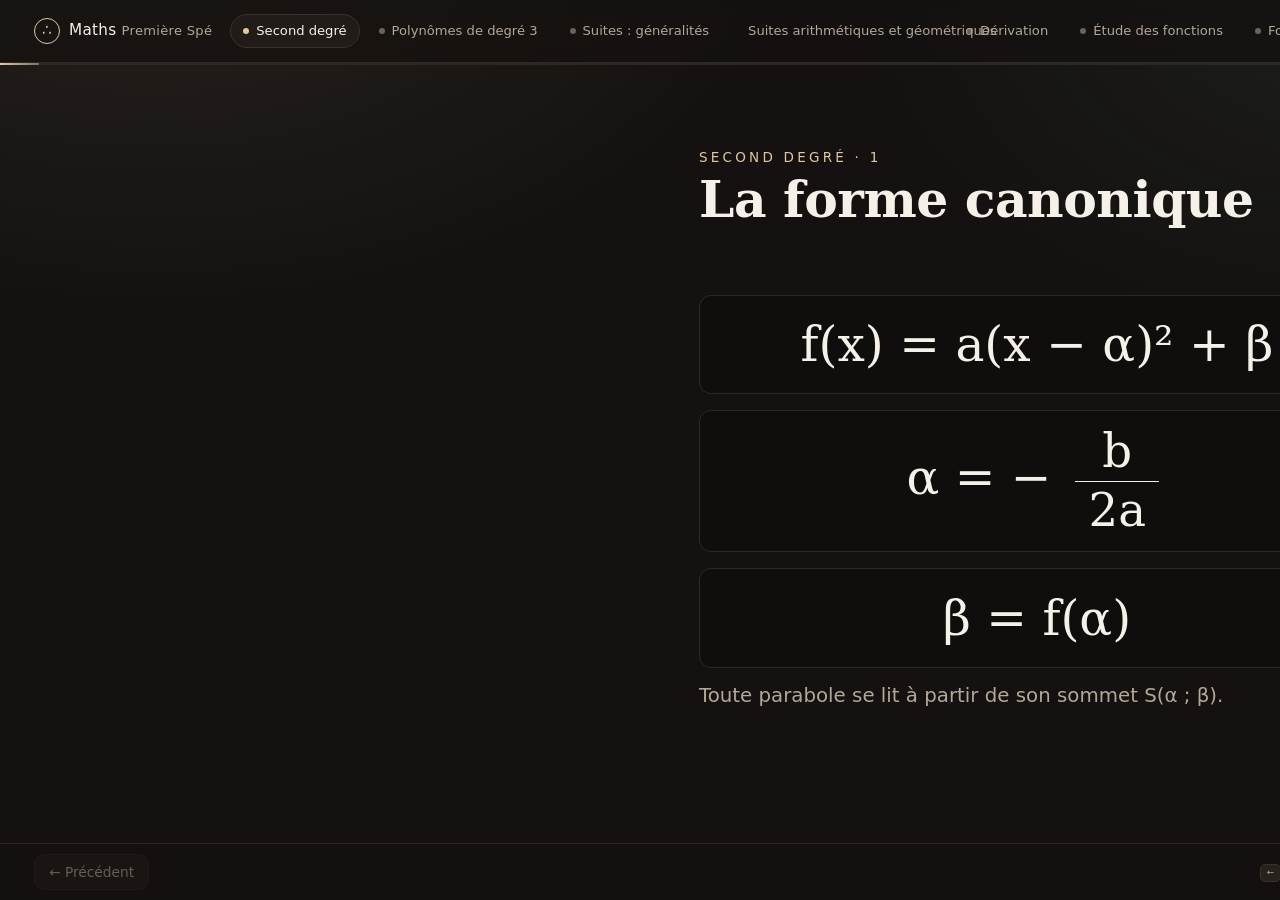
==== cours.html @ acc97324 "Rebuild the course as a four-section interactive site Split the single deck into Automatismes, Premi" ====
<!doctype html>
<html lang="fr">
<head>
  <meta charset="utf-8">
  <meta name="viewport" content="width=device-width, initial-scale=1">
  <title>Maths — cours</title>
  <meta name="description" content="Diaporama de cours de mathématiques, une notion par diapo.">
  <link rel="stylesheet" href="styles.css">
</head>
<body>
  <header class="topbar">
    <a class="brand" href="index.html"><span class="brand-mark">∴</span><span>Maths <em id="level-name">…</em></span></a>
    <nav class="chapters" id="chapters" aria-label="Chapitres"></nav>
    <div class="topright">
      <span class="counter" id="counter">1 / 1</span>
      <button class="btn ghost small" id="menu-btn" type="button" aria-expanded="false" aria-controls="menu">Sommaire <kbd>M</kbd></button>
      <a class="btn ghost small" href="index.html" title="Retour à l’accueil">⌂ Accueil</a>
    </div>
  </header>

  <div class="progress" aria-hidden="true"><span id="progress"></span></div>

  <main class="stage" id="stage">
    <section class="slide" id="slide" aria-live="polite"></section>
  </main>

  <footer class="toolbar">
    <button class="btn" id="prev" type="button">← Précédent</button>
    <span class="hint"><kbd>←</kbd><kbd>→</kbd> naviguer · <kbd>M</kbd> sommaire · <kbd>F</kbd> plein écran · <kbd>N</kbd> note</span>
    <button class="btn primary" id="next" type="button">Suivant →</button>
  </footer>

  <div class="menu" id="menu" hidden>
    <div class="menu-panel" role="dialog" aria-modal="true" aria-label="Sommaire du cours">
      <div class="menu-head">
        <h2 id="menu-title">Sommaire</h2>
        <button class="btn ghost small" id="menu-close" type="button">Fermer <kbd>Échap</kbd></button>
      </div>
      <div class="menu-groups" id="menu-groups"></div>
    </div>
  </div>

  <div class="toast" id="toast" role="status" aria-live="polite"></div>

  <noscript>Active JavaScript : tout le cours est interactif.</noscript>

  <script src="js/helpers.js"></script>
  <script src="js/plots.js"></script>
  <script src="js/kit.js"></script>
  <script src="js/catalogue.js"></script>
  <script src="js/slides-auto.js"></script>
  <script src="js/slides-trigo.js"></script>
  <script src="js/contenu-automatismes.js"></script>
  <script src="js/contenu-premiere.js"></script>
  <script src="js/contenu-terminale.js"></script>
  <script src="js/contenu-expertes.js"></script>
  <script src="js/deck.js"></script>
  <script src="js/note.js"></script>
</body>
</html>
---- styles.css ----
/* Maths deck — dark warm theme, no external resources. */

:root {
  --bg: #141110;
  --bg-2: #1a1613;
  --card: #211c18;
  --card-2: #28221c;
  --line: #3a322b;
  --line-soft: #2e2822;
  --ink: #f6f1e8;
  --muted: #b3a798;
  --accent: #e3c79e;
  --accent-soft: rgba(227, 199, 158, 0.14);
  --ok: #8fc7a6;
  --bad: #e08c7c;
  --serif: "Iowan Old Style", "Palatino Linotype", "Palatino", "Book Antiqua", "DejaVu Serif", Georgia, serif;
  --sans: system-ui, -apple-system, "Segoe UI", Roboto, "DejaVu Sans", sans-serif;
  --mono: ui-monospace, "JetBrains Mono", "DejaVu Sans Mono", monospace;
}

*, *::before, *::after { box-sizing: border-box; }

html, body { height: 100%; }

body {
  margin: 0;
  height: 100dvh;
  overflow: hidden;
  display: grid;
  grid-template-rows: auto auto 1fr auto;
  color: var(--ink);
  font-family: var(--serif);
  font-size: 17px;
  line-height: 1.55;
  background:
    radial-gradient(1100px 700px at 12% -12%, rgba(227, 199, 158, 0.10), transparent 60%),
    radial-gradient(900px 620px at 105% 0%, rgba(143, 203, 182, 0.07), transparent 55%),
    var(--bg);
}

body[data-chapter="bases"] {
  --accent: #e3c79e;
  --accent-soft: rgba(227, 199, 158, 0.14);
}
body[data-chapter="trigo"] {
  --accent: #b4a8f0;
  --accent-soft: rgba(180, 168, 240, 0.13);
}

/* ---------- top bar ---------- */

.topbar {
  display: flex;
  align-items: center;
  gap: 18px;
  padding: 12px clamp(14px, 3vw, 34px);
  border-bottom: 1px solid var(--line-soft);
  background: rgba(20, 17, 16, 0.72);
  backdrop-filter: blur(10px);
  font-family: var(--sans);
}

.brand {
  display: inline-flex;
  align-items: center;
  gap: 9px;
  color: var(--ink);
  text-decoration: none;
  font-size: 0.95rem;
  letter-spacing: 0.02em;
  white-space: nowrap;
}
.brand em { color: var(--muted); font-style: normal; font-size: 0.86em; }
.brand-mark {
  display: inline-grid;
  place-items: center;
  width: 26px;
  height: 26px;
  border-radius: 50%;
  border: 1px solid var(--accent);
  color: var(--accent);
  font-size: 0.95rem;
}

.chapters { display: flex; gap: 6px; flex: 1; flex-wrap: wrap; }

.chip {
  display: inline-flex;
  align-items: center;
  gap: 7px;
  padding: 6px 12px;
  border-radius: 999px;
  border: 1px solid transparent;
  background: transparent;
  color: var(--muted);
  font: inherit;
  font-size: 0.82rem;
  cursor: pointer;
  transition: color 0.15s, background 0.15s, border-color 0.15s;
}
.chip .dot {
  width: 6px;
  height: 6px;
  border-radius: 50%;
  background: currentColor;
  opacity: 0.55;
}
.chip:hover { color: var(--ink); background: var(--card); }
.chip.active { color: var(--ink); border-color: var(--line); background: var(--card); }
.chip.active .dot { background: var(--accent); opacity: 1; }

.topright { display: flex; align-items: center; gap: 12px; }
.counter {
  font-size: 0.8rem;
  color: var(--muted);
  font-variant-numeric: tabular-nums;
}

.progress { height: 2px; background: var(--line-soft); }
.progress span {
  display: block;
  height: 100%;
  width: 0;
  background: linear-gradient(90deg, var(--accent), rgba(255, 255, 255, 0.35));
  transition: width 0.25s ease;
}

/* ---------- stage & slide ---------- */

.stage { overflow-y: auto; overflow-x: hidden; scroll-behavior: smooth; }

.slide {
  max-width: 1180px;
  margin: 0 auto;
  padding: clamp(20px, 4vh, 46px) clamp(16px, 4vw, 56px) clamp(30px, 5vh, 60px);
  opacity: 0;
  transform: translateY(12px);
}
.slide.in {
  opacity: 1;
  transform: none;
  transition: opacity 0.3s ease, transform 0.3s ease;
}

.slide-head { margin-bottom: clamp(16px, 2.4vh, 28px); }

.kicker {
  margin: 0 0 8px;
  font-family: var(--sans);
  font-size: 0.7rem;
  letter-spacing: 0.24em;
  text-transform: uppercase;
  color: var(--accent);
}

.slide-title {
  margin: 0;
  font-size: clamp(1.65rem, 3.5vw, 2.65rem);
  line-height: 1.12;
  font-weight: 600;
  letter-spacing: -0.01em;
  text-wrap: balance;
}

.lead {
  margin: 12px 0 0;
  max-width: 78ch;
  font-size: clamp(0.98rem, 1.6vw, 1.12rem);
  color: var(--muted);
}

/* ---------- layout helpers ---------- */

.grid2 {
  display: grid;
  grid-template-columns: minmax(0, 1.06fr) minmax(0, 0.94fr);
  gap: clamp(16px, 2.6vw, 32px);
  align-items: start;
}
.grid2.wide-left { grid-template-columns: minmax(0, 1.25fr) minmax(0, 0.75fr); }
.stack { display: grid; gap: 14px; align-content: start; }
.grid3 {
  display: grid;
  grid-template-columns: repeat(3, minmax(0, 1fr));
  gap: 14px;
}

.card {
  background: linear-gradient(180deg, rgba(40, 34, 28, 0.9), rgba(33, 28, 24, 0.9));
  border: 1px solid var(--line);
  border-radius: 16px;
  padding: clamp(14px, 1.8vw, 22px);
  min-width: 0;
}

.card-title {
  margin: 0 0 8px;
  font-family: var(--sans);
  font-size: 0.82rem;
  letter-spacing: 0.12em;
  text-transform: uppercase;
  color: var(--accent);
  font-weight: 600;
}

.card p { margin: 0 0 10px; }
.card p:last-child { margin-bottom: 0; }

.muted { color: var(--muted); }
.small { font-size: 0.88rem; }
.label {
  font-family: var(--sans);
  font-size: 0.72rem;
  letter-spacing: 0.16em;
  text-transform: uppercase;
  color: var(--muted);
  margin: 0 0 4px;
}

h3 { font-weight: 600; }
h4 {
  margin: 0 0 6px;
  font-family: var(--sans);
  font-size: 0.78rem;
  letter-spacing: 0.14em;
  text-transform: uppercase;
  color: var(--muted);
}

/* ---------- maths typography ---------- */

.formula {
  font-size: clamp(1.02rem, 1.7vw, 1.22rem);
  line-height: 2;
  padding: 12px 14px;
  border-radius: 12px;
  background: rgba(0, 0, 0, 0.22);
  border: 1px solid var(--line-soft);
  overflow-x: auto;
}
.formula + .formula { margin-top: 10px; }

.frac {
  display: inline-flex;
  flex-direction: column;
  justify-content: center;
  text-align: center;
  vertical-align: middle;
  margin: 0 0.18em;
  line-height: 1.15;
  font-size: 0.96em;
}
.frac .num { padding: 0 0.28em 0.05em; border-bottom: 1.4px solid currentColor; }
.frac .den { padding: 0.05em 0.28em 0; }

.sqrt { display: inline-flex; align-items: stretch; }
.sqrt::before { content: "√"; display: inline-block; }
.sqrt .rad { border-top: 1.4px solid currentColor; padding: 0 0.14em; margin-top: 0.12em; }

.big {
  font-size: clamp(1.35rem, 2.6vw, 1.9rem);
  color: var(--accent);
  margin: 10px 0;
  font-variant-numeric: tabular-nums;
}

.equation {
  font-size: clamp(1.25rem, 2.4vw, 1.75rem);
  padding: 10px 0 16px;
  font-variant-numeric: tabular-nums;
}

.note {
  border-left: 2px solid var(--accent);
  padding: 4px 0 4px 12px;
  color: var(--muted);
  font-size: 0.9rem;
  margin: 12px 0 0;
}

ul.clean { margin: 6px 0 0; padding-left: 18px; }
ul.clean li { margin-bottom: 6px; }

kbd {
  display: inline-block;
  padding: 1px 6px;
  border-radius: 5px;
  border: 1px solid var(--line);
  background: var(--card-2);
  font-family: var(--sans);
  font-size: 0.72em;
  line-height: 1.5;
  color: var(--muted);
}

/* ---------- controls ---------- */

.slider {
  display: block;
  margin: 10px 0 14px;
  font-family: var(--sans);
}
.slider-head {
  display: flex;
  justify-content: space-between;
  align-items: baseline;
  font-size: 0.86rem;
  color: var(--muted);
  margin-bottom: 4px;
}
.slider-head output {
  color: var(--accent);
  font-variant-numeric: tabular-nums;
  font-size: 1rem;
}

input[type="range"] {
  width: 100%;
  height: 26px;
  margin: 0;
  background: transparent;
  accent-color: var(--accent);
  cursor: pointer;
}

input[type="text"], input[type="number"], input:not([type]) {
  font-family: var(--sans);
  font-size: 16px;
  color: var(--ink);
  background: rgba(0, 0, 0, 0.28);
  border: 1px solid var(--line);
  border-radius: 10px;
  padding: 9px 12px;
  width: 8.5em;
  min-width: 0;
  outline: none;
  transition: border-color 0.15s, box-shadow 0.15s;
}
input:focus { border-color: var(--accent); box-shadow: 0 0 0 3px var(--accent-soft); }

.answer-row {
  display: flex;
  flex-wrap: wrap;
  align-items: center;
  gap: 10px;
  margin: 10px 0;
  font-family: var(--sans);
  font-size: 0.94rem;
}
.answer-row label { display: inline-flex; align-items: center; gap: 8px; color: var(--muted); }
.answer-row input { width: 7.5em; }

.btn {
  font-family: var(--sans);
  font-size: 0.86rem;
  color: var(--ink);
  background: var(--card-2);
  border: 1px solid var(--line);
  border-radius: 10px;
  padding: 9px 14px;
  cursor: pointer;
  transition: background 0.15s, border-color 0.15s, color 0.15s, transform 0.1s;
}
.btn:hover { border-color: var(--accent); }
.btn:active { transform: translateY(1px); }
.btn:disabled { opacity: 0.35; cursor: default; }
.btn.primary {
  background: var(--accent);
  border-color: var(--accent);
  color: #1b1712;
  font-weight: 600;
}
.btn.primary:hover { filter: brightness(1.06); }
.btn.ghost { background: transparent; }
.btn.small { padding: 6px 10px; font-size: 0.8rem; }

.tabs { display: inline-flex; gap: 4px; padding: 3px; border-radius: 12px; background: var(--card-2); border: 1px solid var(--line); margin-bottom: 12px; }
.tab {
  border: 0;
  background: transparent;
  color: var(--muted);
  font-family: var(--sans);
  font-size: 0.82rem;
  padding: 6px 12px;
  border-radius: 9px;
  cursor: pointer;
}
.tab.active { background: var(--accent-soft); color: var(--ink); }

.presets { display: flex; flex-wrap: wrap; gap: 8px; margin: 10px 0; }

.feedback {
  font-family: var(--sans);
  font-size: 0.88rem;
  min-height: 1.4em;
  margin-top: 6px;
}
.feedback.ok { color: var(--ok); }
.feedback.bad { color: var(--bad); }

/* ---------- readouts ---------- */

.readouts { display: grid; gap: 0; }
.kv {
  display: flex;
  justify-content: space-between;
  gap: 14px;
  padding: 7px 0;
  border-bottom: 1px dashed var(--line-soft);
  font-size: 0.95rem;
  align-items: baseline;
}
.kv:last-child { border-bottom: 0; }
.kv dt { margin: 0; color: var(--muted); font-family: var(--sans); font-size: 0.8rem; letter-spacing: 0.04em; }
.kv dd { margin: 0; text-align: right; font-variant-numeric: tabular-nums; }
.kv dd em { color: var(--muted); font-style: normal; }

.readouts-2 { display: grid; grid-template-columns: 1fr 1fr; gap: 0 28px; }

/* ---------- canvas ---------- */

.plot {
  display: block;
  width: 100%;
  height: clamp(245px, 40vh, 375px);
  border-radius: 12px;
  background: #191512;
  border: 1px solid var(--line-soft);
  touch-action: none;
}
.plot.tall { height: clamp(275px, 46vh, 440px); }

.canvas-caption {
  margin: 8px 0 0;
  font-family: var(--sans);
  font-size: 0.76rem;
  color: var(--muted);
  text-align: center;
}

/* ---------- hero ---------- */

.hero { padding-top: clamp(6px, 3vh, 34px); }
.hero h1 {
  margin: 0 0 18px;
  font-size: clamp(2.1rem, 5.6vw, 4rem);
  line-height: 1.05;
  letter-spacing: -0.02em;
  font-weight: 600;
}
.hero h1 em { color: var(--accent); font-style: italic; }
.hero .lead { font-size: clamp(1rem, 1.9vw, 1.2rem); max-width: 62ch; }

.cards3 {
  display: grid;
  grid-template-columns: repeat(3, minmax(0, 1fr));
  gap: 14px;
  margin: clamp(20px, 3vh, 34px) 0;
}

.chapter-card {
  text-align: left;
  display: grid;
  gap: 4px;
  padding: 18px;
  border-radius: 16px;
  border: 1px solid var(--line);
  background: linear-gradient(160deg, rgba(40, 34, 28, 0.95), rgba(30, 25, 21, 0.9));
  color: var(--ink);
  font: inherit;
  cursor: pointer;
  transition: transform 0.18s, border-color 0.18s, background 0.18s;
}
.chapter-card:hover { transform: translateY(-3px); border-color: var(--accent); }
.chapter-card .chip-label {
  font-family: var(--sans);
  font-size: 0.68rem;
  letter-spacing: 0.2em;
  text-transform: uppercase;
  color: var(--accent);
}
.chapter-card strong { font-size: 1.02rem; font-family: var(--sans); font-weight: 600; }
.chapter-card span:last-child { font-size: 0.86rem; color: var(--muted); font-family: var(--sans); line-height: 1.4; }

.hero-note {
  font-family: var(--sans);
  font-size: 0.84rem;
  color: var(--muted);
  border-top: 1px solid var(--line-soft);
  padding-top: 14px;
}

/* ---------- tracker (mental maths machine) ---------- */

.mathlines { display: grid; gap: 8px; margin-top: 12px; }
.mathline {
  display: grid;
  grid-template-columns: minmax(72px, auto) 14px 1fr;
  gap: 8px;
  align-items: baseline;
  font-size: 0.98rem;
  padding: 7px 10px;
  border-radius: 9px;
  background: rgba(0, 0, 0, 0.18);
  font-variant-numeric: tabular-nums;
}
.mathline .op { color: var(--accent); white-space: nowrap; }
.mathline .eq-bar { color: var(--muted); text-align: center; }
.mathline strong { color: var(--ink); }

/* complement bar */
.bar {
  display: flex;
  height: 44px;
  border-radius: 11px;
  overflow: hidden;
  border: 1px solid var(--line);
  margin: 14px 0 6px;
  font-family: var(--sans);
  font-size: 0.78rem;
}
.bar span { display: flex; align-items: center; justify-content: center; transition: width 0.15s; overflow: hidden; white-space: nowrap; }
.bar .bar-a { background: rgba(255, 255, 255, 0.06); color: var(--muted); }
.bar .bar-b { background: var(--accent); color: #1b1712; font-weight: 600; }

/* ---------- chrono ---------- */

.chrono-top { display: grid; grid-template-columns: repeat(4, 1fr); gap: 10px; margin-bottom: 10px; }
.stat {
  font-family: var(--sans);
  background: rgba(0, 0, 0, 0.2);
  border: 1px solid var(--line-soft);
  border-radius: 12px;
  padding: 8px 12px;
}
.stat span { display: block; font-size: 0.66rem; letter-spacing: 0.16em; text-transform: uppercase; color: var(--muted); }
.stat strong { font-size: 1.25rem; font-variant-numeric: tabular-nums; }

.timerbar { height: 4px; border-radius: 3px; background: var(--line-soft); overflow: hidden; margin-bottom: 14px; }
.timerbar span { display: block; height: 100%; width: 100%; background: var(--accent); transition: width 0.1s linear; }

.question {
  font-size: clamp(2rem, 6vw, 3.6rem);
  text-align: center;
  margin: 14px 0;
  font-variant-numeric: tabular-nums;
  letter-spacing: 0.02em;
}
.question.small { font-size: clamp(1.2rem, 2.4vw, 1.6rem); margin: 6px 0 10px; }

.chrono .answer-row { justify-content: center; }
.chrono .feedback { text-align: center; min-height: 2.2em; }
.chrono-actions { display: flex; gap: 10px; justify-content: center; margin-top: 6px; }
.chrono .hint { display: block; text-align: center; margin-top: 12px; font-family: var(--sans); font-size: 0.76rem; color: var(--muted); }

.drill-meta {
  display: flex;
  justify-content: space-between;
  align-items: center;
  gap: 10px;
  margin-top: 12px;
  font-family: var(--sans);
  font-size: 0.82rem;
  color: var(--muted);
}

/* ---------- tables ---------- */

.table-wrap {
  max-height: 46vh;
  overflow: auto;
  border: 1px solid var(--line);
  border-radius: 14px;
}
table.math {
  width: 100%;
  border-collapse: collapse;
  font-size: 0.9rem;
  font-variant-numeric: tabular-nums;
}
table.math th, table.math td { padding: 7px 10px; text-align: center; border-bottom: 1px solid var(--line-soft); }
table.math thead th {
  position: sticky;
  top: 0;
  background: #261f1a;
  font-family: var(--sans);
  font-size: 0.68rem;
  letter-spacing: 0.12em;
  text-transform: uppercase;
  color: var(--accent);
  font-weight: 600;
}
table.math tbody tr:nth-child(even) { background: rgba(255, 255, 255, 0.022); }
table.math tbody tr:hover { background: var(--accent-soft); }
table.math td:first-child { color: var(--muted); font-family: var(--sans); font-size: 0.82rem; }

table.identites td { vertical-align: top; }
table.identites td:first-child { white-space: nowrap; }

/* Angles associés : vert = même valeur, rouge = valeur opposée. */
.sign-same { color: var(--ok); font-weight: 600; }
.sign-flip { color: var(--bad); font-weight: 600; }

/* ---------- steps ---------- */

.steps { margin: 0; padding-left: 22px; display: grid; gap: 8px; font-size: 0.95rem; }
.steps li::marker { color: var(--accent); font-family: var(--sans); font-size: 0.8em; }
.steps li { font-variant-numeric: tabular-nums; }

.solution p { margin: 0 0 6px; }
.solution p:last-child { margin-bottom: 0; }

.solution {
  margin-top: 10px;
  padding: 10px 12px;
  border-radius: 10px;
  background: rgba(143, 203, 182, 0.08);
  border: 1px solid rgba(143, 203, 182, 0.25);
  font-size: 0.92rem;
}

.exo + .exo { margin-top: 12px; }
.exo .q { margin: 0 0 8px; font-size: 1.02rem; }

/* ---------- toolbar ---------- */

.toolbar {
  display: flex;
  align-items: center;
  justify-content: space-between;
  gap: 12px;
  padding: 10px clamp(14px, 3vw, 34px) calc(10px + env(safe-area-inset-bottom));
  border-top: 1px solid var(--line-soft);
  background: rgba(20, 17, 16, 0.8);
  backdrop-filter: blur(10px);
}
.hint { font-family: var(--sans); font-size: 0.76rem; color: var(--muted); }
.hint kbd { margin: 0 1px; }

/* ---------- menu ---------- */

.menu {
  position: fixed;
  inset: 0;
  z-index: 40;
  background: rgba(10, 9, 8, 0.72);
  backdrop-filter: blur(8px);
  display: grid;
  place-items: start center;
  padding: clamp(16px, 6vh, 70px) 16px;
  overflow: auto;
}
.menu[hidden] { display: none; }
.menu-panel {
  width: min(980px, 100%);
  background: var(--bg-2);
  border: 1px solid var(--line);
  border-radius: 18px;
  padding: clamp(16px, 2.4vw, 26px);
  box-shadow: 0 30px 80px rgba(0, 0, 0, 0.5);
}
.menu-head { display: flex; align-items: center; justify-content: space-between; gap: 12px; margin-bottom: 14px; }
.menu-head h2 { margin: 0; font-size: 1.25rem; }
.menu-groups { display: grid; grid-template-columns: repeat(auto-fit, minmax(190px, 1fr)); gap: 18px; }
.menu-group h3 {
  margin: 0 0 8px;
  font-family: var(--sans);
  font-size: 0.7rem;
  letter-spacing: 0.18em;
  text-transform: uppercase;
  color: var(--accent);
}
.menu-group button {
  display: flex;
  gap: 10px;
  width: 100%;
  text-align: left;
  padding: 7px 9px;
  border-radius: 8px;
  border: 2px solid transparent;
  background: transparent;
  color: var(--muted);
  font: inherit;
  font-size: 0.88rem;
  cursor: pointer;
}
.menu-group button:hover { background: var(--card); color: var(--ink); }
.menu-group button.active { border-color: var(--accent); color: var(--ink); }
.menu-num { font-family: var(--sans); font-size: 0.72rem; color: var(--accent); opacity: 0.8; padding-top: 2px; }

/* ---------- toast ---------- */

.toast {
  position: fixed;
  left: 50%;
  bottom: 74px;
  transform: translate(-50%, 12px);
  background: var(--card-2);
  border: 1px solid var(--accent);
  color: var(--ink);
  padding: 8px 14px;
  border-radius: 999px;
  font-family: var(--sans);
  font-size: 0.84rem;
  opacity: 0;
  pointer-events: none;
  transition: opacity 0.2s, transform 0.2s;
  z-index: 50;
}
.toast.show { opacity: 1; transform: translate(-50%, 0); }

.error { font-family: var(--mono); font-size: 0.8rem; white-space: pre-wrap; color: var(--bad); }

noscript { padding: 20px; display: block; }

/* ---------- automatismes ---------- */

body[data-chapter="auto"] {
  --accent: #e8ab8d;
  --accent-soft: rgba(232, 171, 141, 0.13);
}

.key {
  margin: 12px 0 0;
  padding: 10px 14px;
  border-left: 3px solid var(--accent);
  border-radius: 0 10px 10px 0;
  background: var(--accent-soft);
  font-size: 0.94rem;
}
.key strong { color: var(--accent); }

.warn {
  margin: 12px 0 0;
  padding: 10px 14px;
  border-left: 3px solid var(--bad);
  border-radius: 0 10px 10px 0;
  background: rgba(224, 140, 124, 0.08);
  font-size: 0.92rem;
  color: var(--muted);
}

.frac-visual { display: flex; gap: 3px; height: 48px; margin: 12px 0 4px; }
.frac-visual span {
  flex: 1;
  border-radius: 7px;
  background: rgba(255, 255, 255, 0.05);
  border: 1px solid var(--line-soft);
  transition: background 0.15s;
}
.frac-visual span.on { background: var(--accent); border-color: var(--accent); }

.frac-board { display: grid; gap: 6px; margin: 12px 0 4px; }
.frac-row { display: grid; grid-template-columns: 3.4em minmax(0, 1fr); align-items: center; gap: 10px; }
.frac-row[hidden] { display: none; }
.frac-tag { font-family: var(--mono); font-size: 0.76rem; color: var(--muted); text-align: right; }
.frac-row .frac-visual { margin: 0; }
.frac-visual button {
  flex: 1;
  min-width: 0;
  padding: 0;
  border-radius: 7px;
  border: 1px solid var(--line-soft);
  background: rgba(255, 255, 255, 0.05);
  cursor: pointer;
  transition: background 0.15s, border-color 0.15s;
}
.frac-visual button:hover { border-color: var(--accent); }
.frac-visual button.on { background: var(--accent); border-color: var(--accent); }
.frac-visual.small { height: 26px; }
.frac-visual.small span { border-radius: 5px; }

.chain { display: grid; gap: 7px; margin: 10px 0 2px; }
.chain-row {
  display: grid;
  grid-template-columns: 4.6em minmax(0, 1fr) 4.8em;
  align-items: center;
  gap: 10px;
  font-family: var(--mono);
  font-size: 0.76rem;
  color: var(--muted);
}
.chain-tag { white-space: nowrap; }
.chain-track {
  height: 12px;
  border-radius: 6px;
  background: rgba(255, 255, 255, 0.06);
  border: 1px solid var(--line-soft);
  overflow: hidden;
}
.chain-track span { display: block; height: 100%; width: 0; background: var(--accent); opacity: 0.75; transition: width 0.18s; }
.chain-val { text-align: right; color: var(--ink); font-variant-numeric: tabular-nums; }

.price-row {
  display: grid;
  grid-template-columns: 52px 1fr auto;
  align-items: center;
  gap: 10px;
  margin: 8px 0;
  font-family: var(--sans);
  font-size: 0.8rem;
  color: var(--muted);
}
.price-track {
  height: 14px;
  border-radius: 7px;
  background: rgba(255, 255, 255, 0.06);
  border: 1px solid var(--line-soft);
  overflow: hidden;
}
.price-track span { display: block; height: 100%; background: var(--accent); opacity: 0.7; transition: width 0.15s; }
.price-val { color: var(--ink); font-variant-numeric: tabular-nums; min-width: 5.5em; text-align: right; }

/* ---------- per-plot fullscreen ---------- */

.plot-frame { position: relative; }
.plot-btn {
  position: absolute;
  top: 8px;
  right: 8px;
  z-index: 3;
  padding: 5px 10px;
  border-radius: 999px;
  border: 1px solid var(--line);
  background: rgba(20, 17, 16, 0.75);
  color: var(--ink);
  font-family: var(--sans);
  font-size: 0.72rem;
  font-weight: 600;
  cursor: pointer;
  backdrop-filter: blur(6px);
  opacity: 0.85;
}
.plot-btn:hover, .plot-btn:focus-visible { border-color: var(--accent); opacity: 1; }

.plot-stage { position: relative; }
.plot-stage canvas { display: block; margin: 0 auto; }

.plot-zoom { display: none; }
body.graph-focus { overflow: hidden; }

/* Fullscreen graph: the plot and its parameter card, nothing else. */
.graph-layer {
  position: fixed;
  inset: 0;
  z-index: 70;
  display: grid;
  grid-template-columns: minmax(0, 1fr) clamp(240px, 27vw, 380px);
  gap: 14px;
  padding: clamp(8px, 1.6vh, 18px);
  background: var(--bg);
}
.graph-layer.no-side { grid-template-columns: minmax(0, 1fr); }
.graph-layer-main { display: flex; min-width: 0; min-height: 0; }
.graph-layer-main .plot-frame { flex: 1; min-width: 0; min-height: 0; }
.graph-layer-side {
  display: flex;
  flex-direction: column;
  gap: 10px;
  min-height: 0;
  overflow-y: auto;
  padding-right: 4px;
  scrollbar-width: thin;
  scrollbar-color: rgba(246, 241, 232, 0.35) transparent;
}
.graph-layer-side::-webkit-scrollbar { width: 10px; }
.graph-layer-side::-webkit-scrollbar-thumb {
  background: rgba(246, 241, 232, 0.28);
  border-radius: 999px;
  border: 2px solid transparent;
  background-clip: padding-box;
}
.graph-layer-side::-webkit-scrollbar-track { background: transparent; }
.graph-layer-side .card { padding: 14px; }
.graph-layer .plot-frame .plot-stage {
  height: 100%;
  overflow: auto;
  scrollbar-width: thin;
  scrollbar-color: rgba(246, 241, 232, 0.35) transparent;
}
.graph-layer .plot-frame .plot-stage::-webkit-scrollbar { width: 10px; height: 10px; }
.graph-layer .plot-frame .plot-stage::-webkit-scrollbar-thumb {
  background: rgba(246, 241, 232, 0.28);
  border-radius: 999px;
  border: 2px solid transparent;
  background-clip: padding-box;
}
.graph-layer .plot-frame .plot-stage::-webkit-scrollbar-track { background: transparent; }
.graph-layer .plot-frame .plot,
.graph-layer .plot-frame .plot.tall {
  height: 100%;
  border-radius: 12px;
  cursor: grab;
}
.graph-layer .plot-frame .plot:active { cursor: grabbing; }
.graph-layer .plot-frame .plot-btn { top: 12px; right: 12px; }
.graph-layer .plot-frame .plot-zoom {
  position: absolute;
  right: 14px;
  bottom: 14px;
  z-index: 4;
  display: flex;
  align-items: center;
  gap: 6px;
  padding: 5px 7px;
  border-radius: 999px;
  border: 1px solid var(--line);
  background: rgba(20, 17, 16, 0.86);
  backdrop-filter: blur(6px);
}
@media (max-width: 820px) {
  .graph-layer { grid-template-columns: 1fr; grid-template-rows: minmax(0, 1fr) auto; }
  .graph-layer-side { max-height: 38vh; }
}
.plot-zoom-btn {
  width: 28px;
  height: 28px;
  display: grid;
  place-items: center;
  border-radius: 999px;
  border: 1px solid var(--line);
  background: transparent;
  color: var(--ink);
  font-family: var(--sans);
  font-size: 0.95rem;
  font-weight: 700;
  cursor: pointer;
}
.plot-zoom-btn:hover, .plot-zoom-btn:focus-visible { border-color: var(--accent); }
.plot-zoom-value {
  min-width: 46px;
  text-align: center;
  font-family: var(--sans);
  font-size: 0.72rem;
  color: var(--muted);
  font-variant-numeric: tabular-nums;
}

.cards4 {
  display: grid;
  grid-template-columns: repeat(auto-fit, minmax(215px, 1fr));
  gap: 12px;
  margin: clamp(20px, 3vh, 34px) 0;
}
@media (max-width: 1080px) { .cards4 { grid-template-columns: repeat(2, minmax(0, 1fr)); } }
@media (max-width: 560px) { .cards4 { grid-template-columns: 1fr; } }

/* ---------- responsive ---------- */

@media (max-width: 980px) {
  .grid2, .grid2.wide-left { grid-template-columns: 1fr; }
  .cards3 { grid-template-columns: 1fr; }
  .menu-groups { grid-template-columns: 1fr; }
  .chapters { order: 3; flex-basis: 100%; }
  .topbar { flex-wrap: wrap; gap: 8px 14px; }
  .slide { padding-bottom: 40px; }
}

@media (max-width: 560px) {
  body { font-size: 16px; }
  .chrono-top { grid-template-columns: repeat(2, 1fr); }
  .readouts-2 { grid-template-columns: 1fr; }
  .toolbar .hint { display: none; }
  .counter { display: none; }
}

@media (prefers-reduced-motion: reduce) {
  *, *::before, *::after { animation: none !important; transition: none !important; }
  .slide { opacity: 1; transform: none; }
}

/* ---------- note board (N) ---------- */

body.note-open { overflow: hidden; }

.note-layer {
  position: fixed;
  inset: 0;
  z-index: 90;
  display: grid;
  grid-template-rows: auto minmax(0, 1fr);
  background: #fffdf8;
  color: #1b1712;
}
.note-layer[hidden] { display: none; }

.note-bar {
  display: flex;
  flex-wrap: wrap;
  align-items: center;
  justify-content: space-between;
  gap: 8px 18px;
  padding: 8px clamp(10px, 2vw, 20px);
  border-bottom: 1px solid #e5dccd;
  background: #f6f1e8;
  font-family: var(--sans);
  font-size: 0.82rem;
}
.note-group { display: flex; flex-wrap: wrap; align-items: center; gap: 6px; }

.note-btn {
  display: inline-flex;
  align-items: center;
  gap: 6px;
  padding: 6px 11px;
  border-radius: 9px;
  border: 1px solid #ded4c4;
  background: #fffdf8;
  color: #3a322b;
  font: inherit;
  cursor: pointer;
}
.note-btn:hover { border-color: #1b1712; }
.note-btn.active { background: #1b1712; border-color: #1b1712; color: #fffdf8; }

.note-swatch {
  width: 12px;
  height: 12px;
  border-radius: 50%;
  background: var(--swatch);
  border: 1px solid rgba(0, 0, 0, 0.3);
}
.note-btn.active .note-swatch { border-color: rgba(255, 255, 255, 0.75); }

.note-size { display: inline-flex; align-items: center; gap: 7px; color: #5a5046; }
.note-size input[type="range"] { width: 110px; height: 22px; accent-color: #1b1712; }
.note-size-value { min-width: 1.6em; text-align: right; font-variant-numeric: tabular-nums; color: #1b1712; }
.note-zoom-value { min-width: 52px; text-align: center; font-variant-numeric: tabular-nums; color: #5a5046; }

.note-canvas {
  display: block;
  width: 100%;
  height: 100%;
  background: #fffdf8;
  touch-action: none;
  cursor: crosshair;
}
.note-canvas.is-eraser { cursor: cell; }
.note-canvas.is-pan { cursor: grab; }
.note-canvas.is-pan:active { cursor: grabbing; }

.note-layer kbd { border-color: #ded4c4; background: #efe7da; color: #5a5046; }

/* ---------- big text: one slide, one screen, no scrolling ---------- */

.stage { overflow: hidden; }

.slide {
  max-width: 1560px;
  height: 100%;
  display: flex;
  flex-direction: column;
  justify-content: center;
  gap: clamp(10px, 2.2vh, 26px);
  padding: clamp(8px, 2vh, 26px) clamp(16px, 3vw, 56px) clamp(12px, 2.4vh, 30px);
}

.slide-head { margin-bottom: 0; }
.kicker { font-size: clamp(0.7rem, 1.5vmin, 1.05rem); margin-bottom: 4px; }
.slide-title { font-size: clamp(1.7rem, 5.6vmin, 4.4rem); }
.lead { font-size: clamp(0.95rem, 2.1vmin, 1.5rem); }

.big-forms {
  display: flex;
  flex-direction: column;
  justify-content: center;
  gap: clamp(8px, 1.8vh, 22px);
  min-width: 0;
}

.formula.xl {
  font-size: clamp(1.7rem, 5.4vmin, 4rem);
  line-height: 1.45;
  padding: clamp(8px, 1.5vh, 20px) clamp(12px, 1.6vw, 28px);
  text-align: center;
  overflow: visible;
}
.formula.lg {
  font-size: clamp(1.3rem, 3.6vmin, 2.6rem);
  line-height: 1.5;
  text-align: center;
  overflow: visible;
}
.formula.xl + .formula,
.formula.lg + .formula { margin-top: 0; }

.say {
  margin: 0;
  text-align: center;
  color: var(--muted);
  font-family: var(--sans);
  font-size: clamp(0.95rem, 2.2vmin, 1.7rem);
}

.grid2.figures { align-items: center; }
.plot.tall { height: clamp(210px, 52vh, 620px); }

/* A slider under a figure: the figure gives up some height to keep the slide on screen. */
.figure-card { display: flex; flex-direction: column; gap: 4px; }
.figure-card .plot.tall { height: clamp(170px, 40vh, 520px); }
.figure-card .slider { margin: 2px 0 0; }
.figure-card .slider-head {
  font-size: clamp(0.7rem, 1.5vmin, 1rem);
  margin-bottom: 0;
}
.figure-card .slider-head output { font-size: clamp(0.9rem, 2vmin, 1.4rem); }
.figure-card input[type="range"] { height: 20px; }

/* Equation slides: the relation (=, ≤, ≥) under the statement */
.rel-picker {
  display: flex;
  justify-content: center;
  gap: clamp(6px, 1vh, 10px);
}
.rel-btn {
  min-width: clamp(34px, 4.6vh, 50px);
  height: clamp(34px, 4.6vh, 50px);
  display: grid;
  place-items: center;
  padding: 0;
  border-radius: 12px;
  border: 1px solid var(--line);
  background: transparent;
  color: var(--muted);
  font-family: var(--serif);
  font-size: clamp(1rem, 2.6vmin, 1.9rem);
  line-height: 1;
  cursor: pointer;
}
.rel-btn:hover { border-color: var(--accent); color: var(--ink); }
.rel-btn.is-on { background: var(--accent-soft); border-color: var(--accent); color: var(--ink); }
.rel-btn:focus-visible { outline: 2px solid var(--accent); outline-offset: 2px; }

table.math.rtable { font-size: clamp(1.05rem, 3.1vmin, 2.4rem); }
table.math.rtable th,
table.math.rtable td { padding: clamp(6px, 1.2vh, 16px) clamp(8px, 1.4vw, 22px); }
table.math.rtable thead th { font-size: clamp(0.7rem, 1.7vmin, 1.2rem); }
table.math.rtable td:first-child { font-size: clamp(1rem, 2.8vmin, 2.1rem); }
.table-wrap.plain { max-height: none; overflow: visible; width: 100%; margin: 0 auto; }

.hero h1 { font-size: clamp(2.2rem, 7.4vmin, 5.4rem); }
.hero .lead { max-width: 62ch; }
.hero-note { font-size: clamp(0.8rem, 1.7vmin, 1.1rem); }
.chapter-card strong { font-size: clamp(1rem, 2.4vmin, 1.7rem); }
.chapter-card span:last-child { font-size: clamp(0.8rem, 1.6vmin, 1.1rem); }

/* Equation slides: definition set I (editable) and solution set S */

.sol-domain {
  display: flex;
  flex-wrap: wrap;
  align-items: center;
  justify-content: center;
  gap: 6px 8px;
  font-family: var(--sans);
  font-size: clamp(0.82rem, 2vmin, 1.2rem);
  color: var(--muted);
}
.sol-domain-label { white-space: nowrap; }
.dom-edit { display: inline-flex; align-items: center; gap: 2px; }

input.dom-bound {
  width: 6.4ch;
  padding: 3px 4px;
  text-align: center;
  font-family: var(--serif);
  font-size: clamp(1.05rem, 2.6vmin, 1.6rem);
  line-height: 1.25;
  border-radius: 8px;
}
input.dom-bound.is-invalid {
  border-color: var(--bad);
  box-shadow: 0 0 0 3px rgba(224, 140, 124, 0.16);
}

.dom-bracket {
  padding: 0 2px;
  border: 0;
  background: transparent;
  color: var(--ink);
  font-family: var(--serif);
  font-size: clamp(1.2rem, 2.9vmin, 1.8rem);
  line-height: 1;
  cursor: pointer;
}
.dom-bracket:hover { color: var(--accent); }
.dom-bracket:focus-visible { outline: 2px solid var(--accent); outline-offset: 2px; border-radius: 4px; }
.dom-sep { font-family: var(--serif); font-size: clamp(1.05rem, 2.6vmin, 1.6rem); }

.sol-answer {
  margin: 0;
  text-align: center;
  color: var(--accent);
  font-size: clamp(1.2rem, 3.6vmin, 2.4rem);
  line-height: 1.35;
  font-variant-numeric: tabular-nums;
  text-wrap: balance;
}

/* Fullscreen: the equation panel (formula, relation, I, S) follows the plot. */
.graph-layer-side .big-forms {
  justify-content: flex-start;
  gap: 12px;
  padding: 12px;
  border: 1px solid var(--line);
  border-radius: 16px;
  background: linear-gradient(180deg, rgba(40, 34, 28, 0.9), rgba(33, 28, 24, 0.9));
}
.graph-layer-side .big-forms .formula.xl {
  font-size: clamp(1.1rem, 3.2vmin, 1.9rem);
  padding: 10px 12px;
  line-height: 1.35;
}
.graph-layer-side .sol-domain { justify-content: flex-start; }

/* System slide: two conditions (cos with a, sin with b), each with its picker */
.sol-system { gap: 10px; }
.sys-row {
  display: flex;
  align-items: center;
  justify-content: center;
  gap: 14px;
  width: 100%;
  max-width: 470px;
  margin: 0 auto;
}
.sys-row .formula {
  margin: 0;
  padding: 8px 10px;
  min-width: 8.6em;
  font-size: clamp(1.15rem, 3.2vmin, 2.2rem);
  white-space: nowrap;
}
.sys-row .rel-picker { gap: clamp(4px, 0.9vh, 8px); }
.sys-row .rel-btn {
  min-width: clamp(30px, 4.2vh, 44px);
  height: clamp(30px, 4.2vh, 44px);
  font-size: clamp(0.95rem, 2.2vmin, 1.6rem);
}
.graph-layer-side .sol-system .sys-row .formula {
  font-size: clamp(0.95rem, 2.6vmin, 1.5rem);
  padding: 6px 8px;
}
.graph-layer-side .sol-system .rel-btn { min-width: 30px; height: 30px; font-size: 1rem; }

/* ================================================================== */
/* Multi-level site: hub, class pages, slide layouts (2026-11-20)      */
/* ================================================================== */

body.hub-page,
body.level-page {
  display: block;
  height: auto;
  min-height: 100dvh;
  overflow: auto;
}

body[data-niveau="automatismes"] { --accent: #8fcbb6; --accent-soft: rgba(143, 203, 182, 0.14); }
body[data-niveau="premiere"] { --accent: #e3c79e; --accent-soft: rgba(227, 199, 158, 0.14); }
body[data-niveau="terminale"] { --accent: #b4a8f0; --accent-soft: rgba(180, 168, 240, 0.14); }
body[data-niveau="expertes"] { --accent: #8fcbb6; --accent-soft: rgba(143, 203, 182, 0.14); }

.hub-note {
  font-family: var(--sans);
  font-size: 0.78rem;
  color: var(--muted);
}

.hub {
  max-width: 1180px;
  margin: 0 auto;
  padding: clamp(26px, 6vh, 74px) clamp(18px, 4vw, 42px) 60px;
}

.hub-head h1 {
  margin: 6px 0 14px;
  font-size: clamp(2.4rem, 7vw, 5rem);
  line-height: 1.02;
  letter-spacing: -0.03em;
  font-weight: 600;
}
.hub-head h1 em { color: var(--accent); font-style: italic; }
.hub-head .lead { max-width: 58ch; }

.hub-grid {
  display: grid;
  grid-template-columns: repeat(auto-fit, minmax(235px, 1fr));
  gap: 14px;
  margin: clamp(24px, 4vh, 44px) 0 clamp(18px, 3vh, 30px);
}

.hub-card {
  position: relative;
  display: grid;
  gap: 7px;
  align-content: start;
  padding: 22px 20px 20px;
  border-radius: 18px;
  border: 1px solid var(--line);
  background: linear-gradient(160deg, rgba(40, 34, 28, 0.95), rgba(28, 24, 20, 0.92));
  color: var(--ink);
  text-decoration: none;
  overflow: hidden;
  transition: transform 0.18s, border-color 0.18s, background 0.18s;
}
.hub-card::before {
  content: "";
  position: absolute;
  inset: 0 0 auto 0;
  height: 3px;
  background: var(--card-accent);
  opacity: 0.85;
}
.hub-card:hover,
.hub-card:focus-visible {
  transform: translateY(-3px);
  border-color: var(--card-accent);
  background: linear-gradient(160deg, rgba(46, 39, 32, 0.98), rgba(31, 26, 22, 0.95));
}
.hub-card-num {
  font-family: var(--sans);
  font-size: 0.72rem;
  letter-spacing: 0.22em;
  color: var(--card-accent);
}
.hub-card-name {
  font-family: var(--sans);
  font-size: 1.32rem;
  font-weight: 600;
  line-height: 1.2;
}
.hub-card-sub {
  font-family: var(--sans);
  font-size: 0.7rem;
  letter-spacing: 0.14em;
  text-transform: uppercase;
  color: var(--muted);
}
.hub-card-resume {
  font-family: var(--sans);
  font-size: 0.88rem;
  line-height: 1.5;
  color: var(--muted);
  margin-top: 4px;
}
.hub-card-foot {
  font-family: var(--sans);
  font-size: 0.8rem;
  color: var(--card-accent);
  margin-top: 10px;
}

.level-main {
  max-width: 1040px;
  margin: 0 auto;
  padding: clamp(24px, 5vh, 60px) clamp(18px, 4vw, 42px) 70px;
}
.level-head h1 {
  font-size: clamp(2rem, 5.6vw, 3.6rem);
  margin: 4px 0 10px;
  letter-spacing: -0.02em;
}
.level-head .lead { max-width: 66ch; }

.chapter-list {
  list-style: none;
  margin: clamp(22px, 4vh, 38px) 0 0;
  padding: 0;
  display: grid;
  gap: 8px;
}
.chapter-list li { margin: 0; }
.chapter-row {
  display: grid;
  grid-template-columns: 46px minmax(0, 1fr) auto;
  align-items: center;
  gap: 14px;
  padding: 14px 18px;
  border-radius: 14px;
  border: 1px solid var(--line-soft);
  background: rgba(33, 28, 24, 0.55);
  color: var(--ink);
  text-decoration: none;
  transition: border-color 0.16s, background 0.16s, transform 0.16s;
}
.chapter-row:hover,
.chapter-row:focus-visible {
  border-color: var(--accent);
  background: var(--card);
  transform: translateX(3px);
}
.chapter-num {
  font-family: var(--sans);
  font-size: 0.78rem;
  letter-spacing: 0.14em;
  color: var(--accent);
}
.chapter-name { min-width: 0; }
.chapter-name strong {
  display: block;
  font-family: var(--sans);
  font-size: 1rem;
  font-weight: 600;
}
.chapter-name small {
  display: block;
  margin-top: 2px;
  font-family: var(--sans);
  font-size: 0.84rem;
  color: var(--muted);
}
.chapter-go {
  font-family: var(--sans);
  font-size: 0.8rem;
  color: var(--accent);
  white-space: nowrap;
}

/* ---------- slide body: text + figure ---------- */

.slide-body {
  display: grid;
  gap: clamp(14px, 2.4vw, 30px);
  align-items: center;
  min-width: 0;
}
.slide-body.with-plot {
  grid-template-columns: minmax(0, 1fr) minmax(0, 1.15fr);
}
.slide-text {
  min-width: 0;
  display: flex;
  flex-direction: column;
  align-items: flex-start;
  gap: clamp(8px, 1.4vh, 16px);
}
.slide-text .big-forms { width: 100%; }

.plot-figure {
  margin: 0;
  min-width: 0;
  display: grid;
  gap: 9px;
}
.plot-figure .plot { height: clamp(230px, 42vh, 470px); }
.plot-figure .canvas-caption { margin: 0; }

.plot-params {
  display: flex;
  flex-wrap: wrap;
  gap: 8px 16px;
  align-items: center;
  padding: 12px 14px;
}
.plot-params:empty { display: none; }
.plot-params .slider { flex: 1 1 150px; min-width: 130px; margin: 0; }
.plot-params .readouts { flex: 1 1 100%; }
.graph-layer-side .plot-params {
  display: flex;
  flex-direction: column;
  align-items: stretch;
  gap: 12px;
  padding: 0;
  border: 0;
  background: transparent;
}
.graph-layer-side .plot-params .slider { flex: none; min-width: 0; }

.mini-card {
  padding: 0;
  border: 0;
  background: transparent;
}
.mini-card .card-title { color: var(--muted); }

.points {
  margin: 0;
  padding-left: 1.15em;
  display: grid;
  gap: 6px;
  font-size: clamp(0.9rem, 1.7vmin, 1.05rem);
  color: var(--muted);
}
.points li::marker { color: var(--accent); }

.code {
  margin: 0;
  padding: 12px 16px;
  border-radius: 12px;
  border: 1px solid var(--line-soft);
  background: rgba(0, 0, 0, 0.3);
  font-family: var(--mono);
  font-size: clamp(0.78rem, 1.7vmin, 0.95rem);
  line-height: 1.55;
  color: var(--ink);
  overflow-x: auto;
  white-space: pre;
}
.code .kw { color: #b4a8f0; }
.code .fn { color: #e3c79e; }
.code .num { color: #8fcbb6; }
.code .com { color: var(--muted); font-style: italic; }

/* Topbar with many chapters: one scrollable row instead of a tall stack. */
.chapters {
  flex-wrap: nowrap;
  overflow-x: auto;
  overflow-y: hidden;
  scrollbar-width: thin;
  padding: 2px 0;
}
.chapters .chip { white-space: nowrap; flex: none; max-width: 220px; }
.chapters .chip span:last-child {
  overflow: hidden;
  text-overflow: ellipsis;
}

@media (max-width: 1000px) {
  .slide-body.with-plot { grid-template-columns: minmax(0, 1fr); }
  .plot-figure .plot { height: clamp(200px, 34vh, 340px); }
  .chapter-row { grid-template-columns: 36px minmax(0, 1fr); }
  .chapter-go { display: none; }
}

/* ---------- matrices and overline (maths expertes) ---------- */

.matrix {
  display: inline-grid;
  grid-auto-flow: column;
  gap: 0.2em 1.3em;
  padding: 0.1em 0.5em;
  border-left: 2px solid currentColor;
  border-right: 2px solid currentColor;
  border-radius: 2px;
  vertical-align: middle;
  font-variant-numeric: tabular-nums;
  font-size: 0.92em;
}
.ovl { text-decoration: overline; }
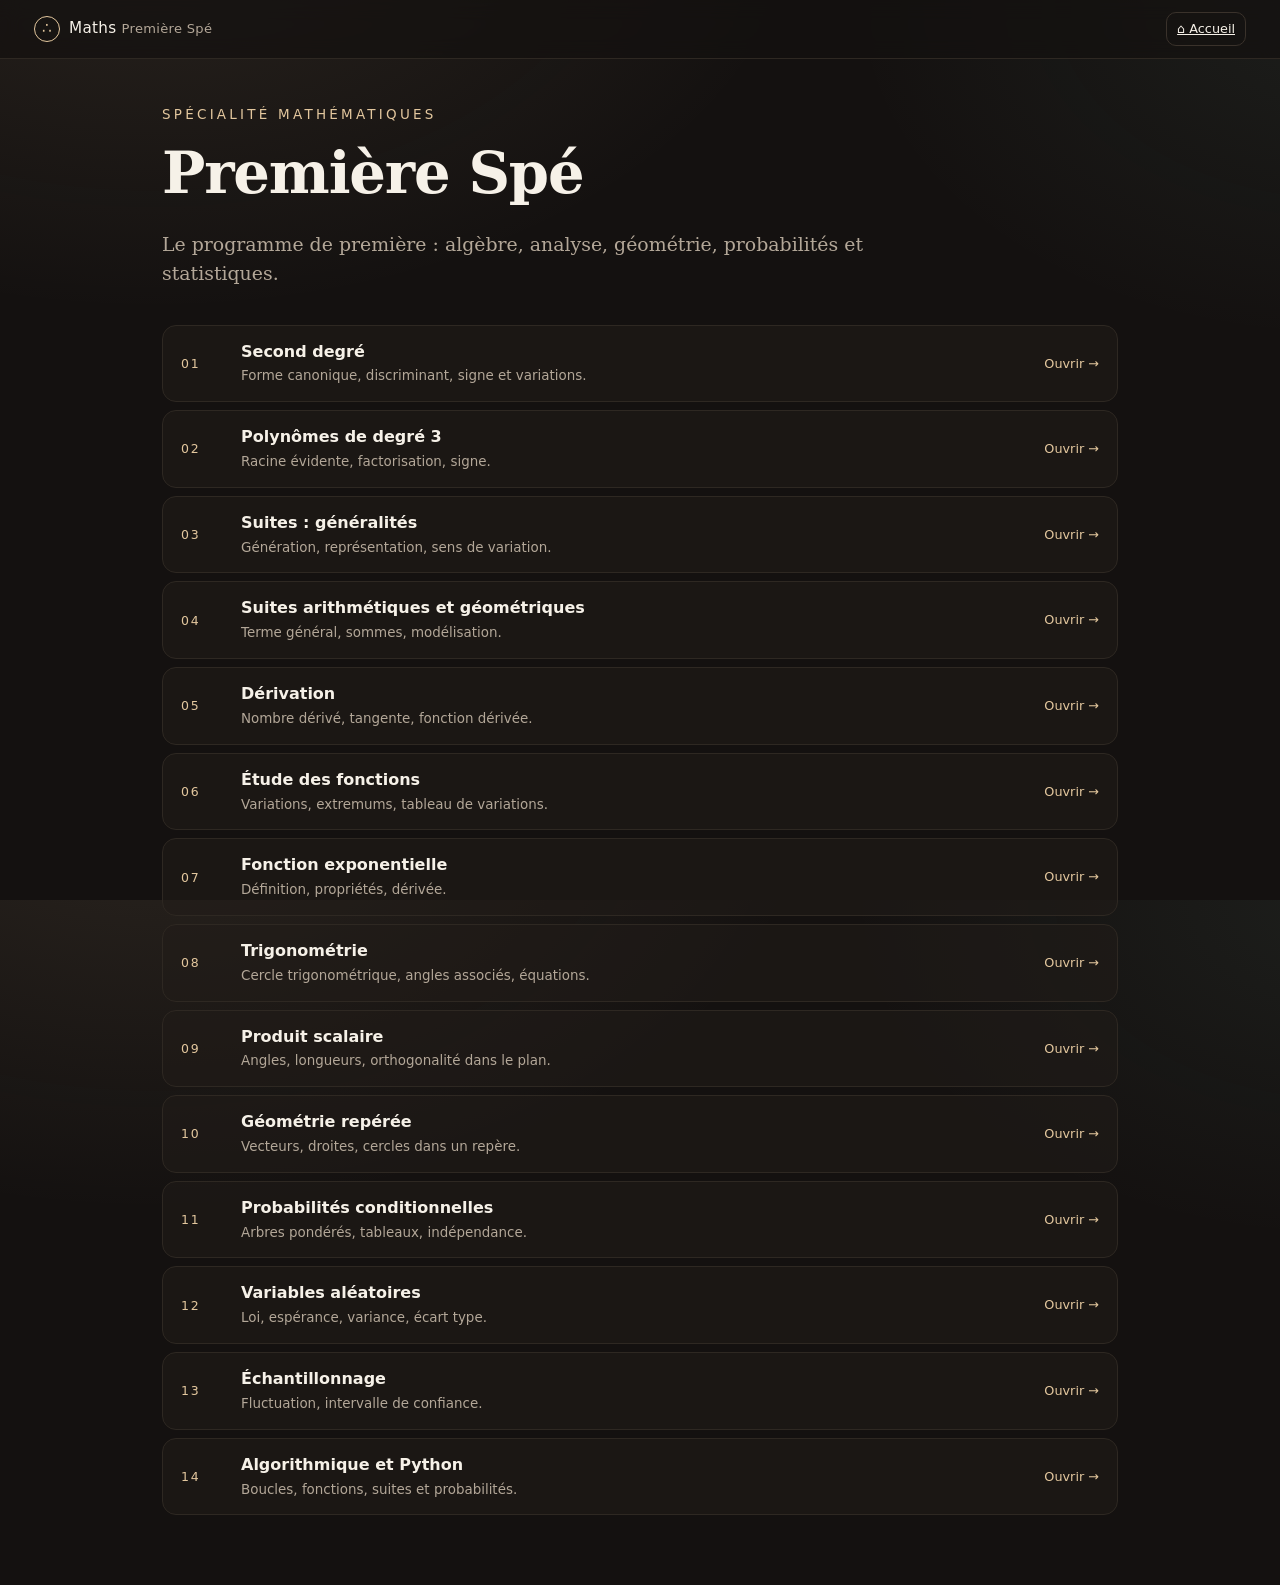
==== commit 35e52834: "Scope each deck to a single chapter and add breadcrumb navigation The chapter strip was a nowrap fle" ====
--- a/cours.html
+++ b/cours.html
@@ -9,12 +9,16 @@
 </head>
 <body>
   <header class="topbar">
-    <a class="brand" href="index.html"><span class="brand-mark">∴</span><span>Maths <em id="level-name">…</em></span></a>
-    <nav class="chapters" id="chapters" aria-label="Chapitres"></nav>
+    <nav class="crumbs" aria-label="Fil d’Ariane">
+      <a href="index.html">Maths</a>
+      <span class="crumb-sep" aria-hidden="true">/</span>
+      <a id="crumb-level" href="index.html">…</a>
+      <span class="crumb-sep" aria-hidden="true">/</span>
+      <span class="crumb-here" id="crumb-chapter">…</span>
+    </nav>
     <div class="topright">
       <span class="counter" id="counter">1 / 1</span>
       <button class="btn ghost small" id="menu-btn" type="button" aria-expanded="false" aria-controls="menu">Sommaire <kbd>M</kbd></button>
-      <a class="btn ghost small" href="index.html" title="Retour à l’accueil">⌂ Accueil</a>
     </div>
   </header>
 
@@ -26,7 +30,7 @@
 
   <footer class="toolbar">
     <button class="btn" id="prev" type="button">← Précédent</button>
-    <span class="hint"><kbd>←</kbd><kbd>→</kbd> naviguer · <kbd>M</kbd> sommaire · <kbd>F</kbd> plein écran · <kbd>N</kbd> note</span>
+    <span class="hint"><kbd>←</kbd><kbd>→</kbd> naviguer · <kbd>M</kbd> sommaire du chapitre · <kbd>F</kbd> plein écran · <kbd>N</kbd> note</span>
     <button class="btn primary" id="next" type="button">Suivant →</button>
   </footer>
 
@@ -34,7 +38,10 @@
     <div class="menu-panel" role="dialog" aria-modal="true" aria-label="Sommaire du cours">
       <div class="menu-head">
         <h2 id="menu-title">Sommaire</h2>
-        <button class="btn ghost small" id="menu-close" type="button">Fermer <kbd>Échap</kbd></button>
+        <div class="menu-head-actions">
+          <a class="btn ghost small" id="menu-level" href="niveau.html">Tous les chapitres</a>
+          <button class="btn ghost small" id="menu-close" type="button">Fermer <kbd>Échap</kbd></button>
+        </div>
       </div>
       <div class="menu-groups" id="menu-groups"></div>
     </div>
--- a/styles.css
+++ b/styles.css
@@ -27,6 +27,7 @@
   height: 100dvh;
   overflow: hidden;
   display: grid;
+  grid-template-columns: minmax(0, 1fr);
   grid-template-rows: auto auto 1fr auto;
   color: var(--ink);
   font-family: var(--serif);
@@ -53,6 +54,7 @@
   display: flex;
   align-items: center;
   gap: 18px;
+  min-width: 0;
   padding: 12px clamp(14px, 3vw, 34px);
   border-bottom: 1px solid var(--line-soft);
   background: rgba(20, 17, 16, 0.72);
@@ -82,34 +84,35 @@
   font-size: 0.95rem;
 }
 
-.chapters { display: flex; gap: 6px; flex: 1; flex-wrap: wrap; }
-
-.chip {
-  display: inline-flex;
+/* Notion-style breadcrumb: class sommaire ← chapter. */
+.crumbs {
+  display: flex;
   align-items: center;
-  gap: 7px;
-  padding: 6px 12px;
-  border-radius: 999px;
-  border: 1px solid transparent;
-  background: transparent;
-  color: var(--muted);
-  font: inherit;
-  font-size: 0.82rem;
-  cursor: pointer;
-  transition: color 0.15s, background 0.15s, border-color 0.15s;
-}
-.chip .dot {
-  width: 6px;
-  height: 6px;
-  border-radius: 50%;
-  background: currentColor;
-  opacity: 0.55;
-}
-.chip:hover { color: var(--ink); background: var(--card); }
-.chip.active { color: var(--ink); border-color: var(--line); background: var(--card); }
-.chip.active .dot { background: var(--accent); opacity: 1; }
-
-.topright { display: flex; align-items: center; gap: 12px; }
+  gap: 6px;
+  flex: 1;
+  min-width: 0;
+  font-family: var(--sans);
+  font-size: 0.86rem;
+  color: var(--muted);
+}
+.crumbs a {
+  padding: 3px 2px;
+  border-radius: 6px;
+  color: var(--muted);
+  text-decoration: none;
+  white-space: nowrap;
+}
+.crumbs a:hover { color: var(--ink); background: var(--card); }
+.crumb-sep { color: var(--line); }
+.crumb-here {
+  min-width: 0;
+  overflow: hidden;
+  text-overflow: ellipsis;
+  white-space: nowrap;
+  color: var(--ink);
+}
+
+.topright { display: flex; align-items: center; gap: 12px; margin-left: auto; }
 .counter {
   font-size: 0.8rem;
   color: var(--muted);
@@ -951,7 +954,6 @@
   .grid2, .grid2.wide-left { grid-template-columns: 1fr; }
   .cards3 { grid-template-columns: 1fr; }
   .menu-groups { grid-template-columns: 1fr; }
-  .chapters { order: 3; flex-basis: 100%; }
   .topbar { flex-wrap: wrap; gap: 8px 14px; }
   .slide { padding-bottom: 40px; }
 }
@@ -1501,19 +1503,7 @@
 .code .num { color: #8fcbb6; }
 .code .com { color: var(--muted); font-style: italic; }
 
-/* Topbar with many chapters: one scrollable row instead of a tall stack. */
-.chapters {
-  flex-wrap: nowrap;
-  overflow-x: auto;
-  overflow-y: hidden;
-  scrollbar-width: thin;
-  padding: 2px 0;
-}
-.chapters .chip { white-space: nowrap; flex: none; max-width: 220px; }
-.chapters .chip span:last-child {
-  overflow: hidden;
-  text-overflow: ellipsis;
-}
+.menu-head-actions { display: flex; align-items: center; gap: 8px; flex-wrap: wrap; }
 
 @media (max-width: 1000px) {
   .slide-body.with-plot { grid-template-columns: minmax(0, 1fr); }
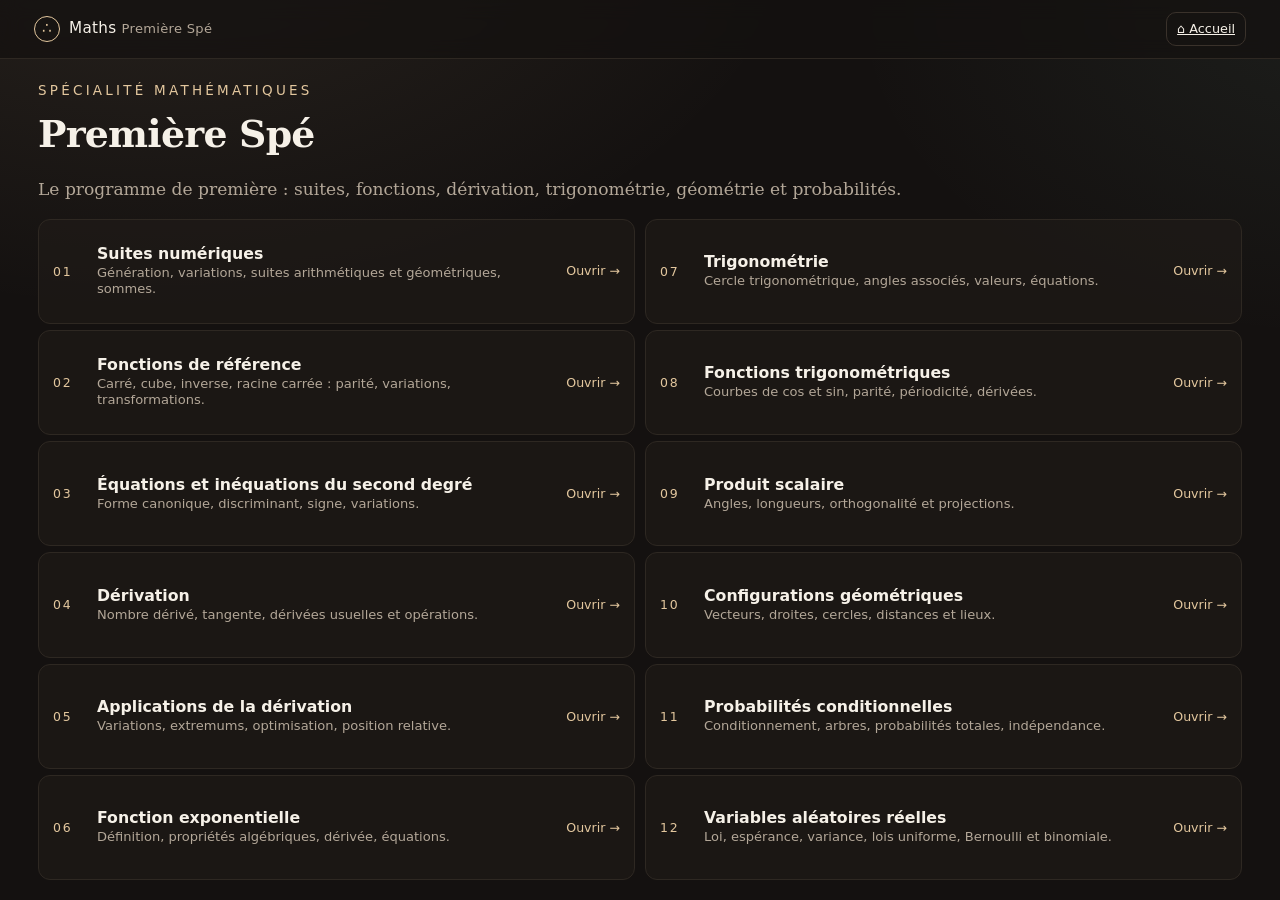
==== commit dd3f2cee: "Refine course rendering and interactive figures Rework the tables, matrices and integrals, clean up " ====
--- a/cours.html
+++ b/cours.html
@@ -55,10 +55,8 @@
   <script src="js/plots.js"></script>
   <script src="js/kit.js"></script>
   <script src="js/catalogue.js"></script>
-  <script src="js/slides-auto.js"></script>
+  <script src="js/contenu-premiere.js"></script>
   <script src="js/slides-trigo.js"></script>
-  <script src="js/contenu-automatismes.js"></script>
-  <script src="js/contenu-premiere.js"></script>
   <script src="js/contenu-terminale.js"></script>
   <script src="js/contenu-expertes.js"></script>
   <script src="js/deck.js"></script>
--- a/styles.css
+++ b/styles.css
@@ -1059,7 +1059,7 @@
 
 .slide-head { margin-bottom: 0; }
 .kicker { font-size: clamp(0.7rem, 1.5vmin, 1.05rem); margin-bottom: 4px; }
-.slide-title { font-size: clamp(1.7rem, 5.6vmin, 4.4rem); }
+.slide-title { font-size: clamp(1.55rem, 4.6vmin, 3.9rem); }
 .lead { font-size: clamp(0.95rem, 2.1vmin, 1.5rem); }
 
 .big-forms {
@@ -1352,33 +1352,50 @@
   margin-top: 10px;
 }
 
+/* The chapter list is a two-column grid and must fit one screen: no scroll. */
+body.level-page { height: 100dvh; overflow: hidden; display: flex; flex-direction: column; }
+body.level-page .topbar { flex: none; }
+
 .level-main {
-  max-width: 1040px;
+  width: 100%;
+  max-width: 1280px;
   margin: 0 auto;
-  padding: clamp(24px, 5vh, 60px) clamp(18px, 4vw, 42px) 70px;
-}
+  flex: 1;
+  min-height: 0;
+  display: flex;
+  flex-direction: column;
+  padding: clamp(12px, 2.4vh, 30px) clamp(16px, 3vw, 38px) clamp(12px, 2.2vh, 26px);
+}
+.level-head { flex: none; }
 .level-head h1 {
-  font-size: clamp(2rem, 5.6vw, 3.6rem);
-  margin: 4px 0 10px;
+  font-size: clamp(1.65rem, 4.2vh, 3rem);
+  margin: 2px 0 6px;
   letter-spacing: -0.02em;
 }
-.level-head .lead { max-width: 66ch; }
+.level-head .lead { max-width: 90ch; font-size: clamp(0.85rem, 1.9vh, 1.1rem); }
 
 .chapter-list {
   list-style: none;
-  margin: clamp(22px, 4vh, 38px) 0 0;
+  margin: clamp(8px, 1.8vh, 18px) 0 0;
   padding: 0;
   display: grid;
-  gap: 8px;
-}
-.chapter-list li { margin: 0; }
+  grid-template-columns: repeat(2, minmax(0, 1fr));
+  grid-template-rows: repeat(var(--chapter-rows, 7), minmax(0, 1fr));
+  grid-auto-flow: column;
+  grid-auto-rows: minmax(0, 1fr);
+  gap: 6px 10px;
+  flex: 1;
+  min-height: 0;
+}
+.chapter-list li { margin: 0; min-height: 0; }
 .chapter-row {
   display: grid;
-  grid-template-columns: 46px minmax(0, 1fr) auto;
-  align-items: center;
-  gap: 14px;
-  padding: 14px 18px;
-  border-radius: 14px;
+  grid-template-columns: 34px minmax(0, 1fr) auto;
+  align-items: center;
+  height: 100%;
+  gap: 10px;
+  padding: clamp(5px, 1vh, 10px) 14px;
+  border-radius: 12px;
   border: 1px solid var(--line-soft);
   background: rgba(33, 28, 24, 0.55);
   color: var(--ink);
@@ -1401,22 +1418,96 @@
 .chapter-name strong {
   display: block;
   font-family: var(--sans);
-  font-size: 1rem;
+  font-size: clamp(0.8rem, 1.75vh, 1.05rem);
   font-weight: 600;
+  line-height: 1.2;
 }
 .chapter-name small {
   display: block;
-  margin-top: 2px;
-  font-family: var(--sans);
-  font-size: 0.84rem;
+  margin-top: 1px;
+  font-family: var(--sans);
+  font-size: clamp(0.68rem, 1.45vh, 0.86rem);
+  line-height: 1.25;
   color: var(--muted);
 }
 .chapter-go {
   font-family: var(--sans);
-  font-size: 0.8rem;
+  font-size: clamp(0.68rem, 1.4vh, 0.8rem);
   color: var(--accent);
   white-space: nowrap;
 }
+
+@media (max-height: 780px) {
+  .level-head .lead { display: none; }
+  .chapter-name small { display: none; }
+  .chapter-row { padding: 4px 12px; }
+  .chapter-list { gap: 4px 8px; }
+}
+
+@media (max-width: 780px) {
+  body.level-page { height: auto; min-height: 100dvh; overflow: auto; }
+  .chapter-list { grid-template-columns: 1fr; grid-template-rows: none; grid-auto-flow: row; grid-auto-rows: auto; }
+  .chapter-row { padding: 10px 14px; }
+  .chapter-name small { display: block; }
+}
+
+/* ---------- course blocks: definition, theorem, property, method, example ---------- */
+
+.slide-text .cblock { width: 100%; }
+.cblock {
+  width: 100%;
+  padding: 6px 11px;
+  border-left: 3px solid var(--accent);
+  border-radius: 8px;
+  background: rgba(0, 0, 0, 0.18);
+}
+.cblock + .cblock { margin-top: 5px; }
+.cblock-tag {
+  margin: 0 0 2px;
+  font-family: var(--sans);
+  font-size: clamp(0.58rem, 1.05vmin, 0.8rem);
+  font-weight: 600;
+  letter-spacing: 0.16em;
+  text-transform: uppercase;
+  color: var(--accent);
+}
+.cblock p {
+  margin: 0 0 3px;
+  font-family: var(--sans);
+  font-size: clamp(0.78rem, 1.62vmin, 1.22rem);
+  line-height: 1.38;
+  color: var(--ink);
+}
+.cblock p:last-child { margin-bottom: 0; }
+.cblock ul,
+.cblock ol {
+  margin: 3px 0 0;
+  padding-left: 1.1em;
+  display: grid;
+  gap: 2px;
+  font-family: var(--sans);
+  font-size: clamp(0.75rem, 1.55vmin, 1.15rem);
+  line-height: 1.35;
+  color: var(--ink);
+}
+.cblock ul li::marker,
+.cblock ol li::marker { color: var(--accent); }
+.cblock.thm { border-left-color: #7cb0ff; }
+.cblock.thm .cblock-tag { color: #7cb0ff; }
+.cblock.prop .cblock-tag { color: var(--accent); }
+.cblock.meth { border-left-color: #b4a8f0; }
+.cblock.meth .cblock-tag { color: #b4a8f0; }
+.cblock.meth .steps { font-size: clamp(0.75rem, 1.55vmin, 1.15rem); gap: 2px; }
+.cblock.ex { border-left-color: #8fcbb6; }
+.cblock.ex .cblock-tag { color: #8fcbb6; }
+.cblock.rem { border-left-color: var(--line); }
+.cblock.rem .cblock-tag { color: var(--muted); }
+.cblock.rem p { color: var(--muted); }
+
+.frm { font-family: var(--serif); white-space: nowrap; }
+.formula.lg { font-size: clamp(1.05rem, 2.9vmin, 2.2rem); line-height: 1.4; }
+.slide-body.with-plot .formula.lg { font-size: clamp(1rem, 2.4vmin, 1.8rem); }
+.slide-body.with-plot .cblock p { font-size: clamp(0.74rem, 1.5vmin, 1.1rem); }
 
 /* ---------- slide body: text + figure ---------- */
 
@@ -1512,18 +1603,325 @@
   .chapter-go { display: none; }
 }
 
-/* ---------- matrices and overline (maths expertes) ---------- */
+/* ================================================================== */
+/* Render overhaul: tables, sign/variation tables, matrices, integrals */
+/* ================================================================== */
+
+/* ---------- data tables ---------- */
+
+.table-figure { margin: 0; width: 100%; min-width: 0; }
+.table-wrap.plain {
+  max-height: none;
+  overflow: visible;
+  width: 100%;
+  border: 1px solid var(--line);
+  border-radius: 16px;
+  background: linear-gradient(180deg, rgba(40, 34, 28, 0.62), rgba(28, 24, 20, 0.62));
+  box-shadow: inset 0 1px 0 rgba(255, 255, 255, 0.04);
+}
+table.math.data-table {
+  width: 100%;
+  border-collapse: collapse;
+  font-size: clamp(0.84rem, 1.95vmin, 1.22rem);
+  line-height: 1.45;
+  font-variant-numeric: tabular-nums;
+}
+table.math.data-table th,
+table.math.data-table td {
+  padding: clamp(8px, 1.2vh, 15px) clamp(11px, 1.6vw, 22px);
+  border-bottom: 1px solid var(--line-soft);
+  vertical-align: middle;
+}
+table.math.data-table thead th {
+  position: static;
+  background: rgba(0, 0, 0, 0.24);
+  font-family: var(--sans);
+  font-size: 0.72em;
+  letter-spacing: 0.12em;
+  text-transform: none;
+  color: var(--accent);
+  font-weight: 600;
+  white-space: nowrap;
+}
+.data-table tbody tr:last-child th,
+.data-table tbody tr:last-child td { border-bottom: 0; }
+.data-table tbody tr:nth-child(even) { background: rgba(255, 255, 255, 0.022); }
+.data-table tbody tr:hover { background: var(--accent-soft); }
+.data-table .rowhead {
+  text-align: left;
+  color: var(--muted);
+  font-family: var(--sans);
+  font-size: 0.9em;
+  font-weight: 500;
+  line-height: 1.35;
+  white-space: nowrap;
+}
+.data-table .cell-left { text-align: left; }
+.data-table .cell-center { text-align: center; }
+.data-table .cell-right { text-align: right; }
+.table-caption {
+  margin: 8px 2px 0;
+  font-family: var(--sans);
+  font-size: clamp(0.72rem, 1.4vmin, 0.92rem);
+  line-height: 1.4;
+  color: var(--muted);
+}
+
+/* ---------- sign and variation tables ---------- */
+
+.table-wrap.plain.vtable-wrap {
+  width: fit-content;
+  max-width: 100%;
+  margin-left: auto;
+  margin-right: auto;
+}
+table.math.vtable {
+  width: auto;
+  max-width: 100%;
+  margin: 0 auto;
+  border-collapse: collapse;
+  table-layout: fixed;
+  font-family: var(--serif);
+  font-size: clamp(0.95rem, 2.2vmin, 1.35rem);
+  font-variant-numeric: tabular-nums;
+}
+.vtable col.col-label { width: 5.4em; }
+.vtable col.col-bound { width: 5.6em; }
+.vtable col.col-arrow { width: 5.4em; }
+table.math.vtable th,
+table.math.vtable td {
+  padding: clamp(8px, 1.25vh, 16px) clamp(6px, 0.9vw, 12px);
+  text-align: center;
+  border-bottom: 1px solid var(--line-soft);
+  vertical-align: middle;
+}
+table.math.vtable thead th {
+  position: static;
+  background: rgba(0, 0, 0, 0.22);
+  font-family: var(--serif);
+  font-size: 1em;
+  letter-spacing: 0;
+  text-transform: none;
+  color: var(--ink);
+  font-weight: 500;
+}
+.vtable tbody tr:last-child th,
+.vtable tbody tr:last-child td { border-bottom: 0; }
+.vtable .rowhead {
+  text-align: left;
+  color: var(--ink);
+  font-size: 1em;
+  font-style: italic;
+  font-weight: 500;
+  white-space: nowrap;
+}
+.vtable thead .rowhead { color: var(--ink); font-weight: 600; }
+.vtable .vbound {
+  border-left: 1px solid var(--line);
+  border-right: 1px solid var(--line);
+}
+.vtable .vspan { padding-left: 2px; padding-right: 2px; }
+.vtable .vvalue { color: var(--ink); font-weight: 600; }
+.vtable .vzero { color: var(--accent); font-weight: 700; }
+.vtable .sign-pos { color: var(--ok); font-weight: 700; font-size: 1.15em; }
+.vtable .sign-neg { color: var(--bad); font-weight: 700; font-size: 1.15em; }
+.vtable .sign-zero { color: var(--accent); font-weight: 700; }
+.vtable .var-cell { padding-left: 2px; padding-right: 2px; }
+.var-arrow {
+  display: block;
+  width: 100%;
+  height: clamp(30px, 5vh, 54px);
+  margin: 0 auto;
+}
+.var-arrow path {
+  fill: none;
+  stroke: var(--accent);
+  stroke-width: 2;
+  stroke-linecap: round;
+  stroke-linejoin: round;
+}
+.sign-table .rowhead { min-width: 6.2em; }
+.sign-table td.vbound { font-size: 1.08em; }
+
+/* ---------- matrices ---------- */
 
 .matrix {
+  display: inline-flex;
+  align-items: stretch;
+  vertical-align: middle;
+  margin: 0 0.22em;
+  line-height: 1.15;
+  font-variant-numeric: tabular-nums;
+  font-size: 0.98em;
+}
+.mat-bracket {
+  flex: none;
+  width: 0.46em;
+  border-top: 1.6px solid currentColor;
+  border-bottom: 1.6px solid currentColor;
+}
+.mat-bracket:first-child {
+  border-left: 1.6px solid currentColor;
+  border-radius: 4px 0 0 4px;
+}
+.mat-bracket:last-child {
+  border-right: 1.6px solid currentColor;
+  border-radius: 0 4px 4px 0;
+}
+.mat-grid {
+  display: grid;
+  grid-template-columns: repeat(var(--mat-cols, 2), minmax(1.25em, auto));
+  gap: 0.18em 0.95em;
+  align-items: center;
+  padding: 0.34em 0.52em;
+  text-align: center;
+}
+.mat-cell { display: block; white-space: nowrap; }
+.mat-cell.mat-sep {
+  border-left: 1px dashed var(--muted);
+  margin-left: -0.35em;
+  padding-left: 0.75em;
+}
+button.mat-cell {
+  margin: 0;
+  padding: 0.04em 0.18em;
+  border: 0;
+  border-radius: 5px;
+  background: transparent;
+  color: inherit;
+  font: inherit;
+  cursor: pointer;
+}
+button.mat-cell:hover { background: var(--accent-soft); }
+.mat-cell.hl { background: var(--accent-soft); color: var(--accent); }
+.formula.has-matrix { font-size: clamp(1.15rem, 3vmin, 2.15rem); line-height: 1.6; }
+
+/* ---------- matrix product lab ---------- */
+
+.mat-lab {
+  width: 100%;
+  display: grid;
+  gap: 10px;
+  padding: clamp(10px, 1.5vh, 16px) clamp(12px, 1.6vw, 18px);
+  border: 1px solid var(--line);
+  border-radius: 14px;
+  background: rgba(0, 0, 0, 0.2);
+}
+.mat-products {
+  display: flex;
+  flex-wrap: wrap;
+  align-items: center;
+  justify-content: center;
+  gap: 10px 18px;
+}
+.mat-factor { display: inline-flex; align-items: center; gap: 6px; }
+.mat-name {
+  font-family: var(--serif);
+  font-size: 0.95rem;
+  font-weight: 600;
+  letter-spacing: 0.02em;
+  color: var(--ink);
+  opacity: 0.82;
+}
+[data-mat="AB"] button.mat-cell {
+  border-bottom: 1px dashed var(--accent-soft);
+  border-radius: 3px;
+}
+[data-mat="AB"] button.mat-cell:hover {
+  border-bottom-color: var(--accent);
+}
+.mat-times,
+.mat-eq { margin: 0 2px; color: var(--accent); font-size: 1.35rem; }
+.mat-hint {
+  margin: 0;
+  font-family: var(--sans);
+  font-size: clamp(0.78rem, 1.55vmin, 0.98rem);
+  line-height: 1.45;
+  text-align: center;
+  color: var(--muted);
+}
+.mat-hint strong { color: var(--ink); font-weight: 600; }
+.mat-lab .matrix { font-size: clamp(0.95rem, 2.35vmin, 1.35rem); }
+
+/* ---------- integrals, evaluation brackets, sums ---------- */
+
+.integral {
   display: inline-grid;
-  grid-auto-flow: column;
-  gap: 0.2em 1.3em;
-  padding: 0.1em 0.5em;
-  border-left: 2px solid currentColor;
-  border-right: 2px solid currentColor;
-  border-radius: 2px;
+  grid-template-columns: auto auto;
+  grid-template-rows: 1fr 1fr;
+  align-items: center;
   vertical-align: middle;
-  font-variant-numeric: tabular-nums;
-  font-size: 0.92em;
-}
+  line-height: 1;
+  margin: 0 0.08em;
+}
+.int-sign {
+  grid-column: 1;
+  grid-row: 1 / span 2;
+  font-family: "Cambria Math", "STIX Two Math", "DejaVu Serif", var(--serif);
+  font-size: 2.35em;
+  font-weight: 400;
+  line-height: 0.78;
+}
+.int-standalone {
+  font-family: "Cambria Math", "STIX Two Math", "DejaVu Serif", var(--serif);
+  font-size: 1.35em;
+  line-height: 0.9;
+  vertical-align: -0.06em;
+}
+.cblock .integral .int-sign { font-size: 1.55em; }
+.cblock .integral .int-up,
+.cblock .integral .int-down { font-size: 0.5em; }
+.int-limits { display: contents; }
+.int-up,
+.int-down {
+  grid-column: 2;
+  padding-left: 0.12em;
+  font-size: 0.55em;
+  line-height: 1;
+  white-space: nowrap;
+}
+.int-up { grid-row: 1; align-self: end; }
+.int-down { grid-row: 2; align-self: start; }
+.formula.has-integral {
+  font-size: clamp(1.15rem, 3.1vmin, 2.2rem);
+  line-height: 1.6;
+  padding: clamp(10px, 1.6vh, 18px) clamp(12px, 1.6vw, 22px);
+}
+.formula.has-integral .int-sign { font-size: 2.45em; }
+
+.eval {
+  display: inline-grid;
+  grid-template-columns: auto auto;
+  grid-template-rows: 1fr 1fr;
+  align-items: center;
+  vertical-align: middle;
+  margin: 0 0.08em;
+  line-height: 1;
+}
+.eval-body { grid-column: 1; grid-row: 1 / span 2; }
+.eval-limits { display: contents; }
+.eval-limits span {
+  grid-column: 2;
+  padding-left: 0.14em;
+  font-size: 0.55em;
+  line-height: 1;
+}
+.eval-limits span:first-child { grid-row: 1; align-self: end; }
+.eval-limits span:last-child { grid-row: 2; align-self: start; }
+
+.sum {
+  display: inline-grid;
+  grid-template-columns: auto auto;
+  grid-template-rows: 1fr 1fr;
+  align-items: center;
+  vertical-align: middle;
+  margin: 0 0.1em;
+  line-height: 1;
+}
+.sum-sign { grid-column: 1; grid-row: 1 / span 2; font-size: 1.8em; line-height: 0.9; }
+.sum-limits { display: contents; }
+.sum-limits span { grid-column: 2; padding-left: 0.1em; font-size: 0.5em; line-height: 1; }
+.sum-limits span:first-child { grid-row: 1; align-self: end; }
+.sum-limits span:last-child { grid-row: 2; align-self: start; }
+
 .ovl { text-decoration: overline; }
